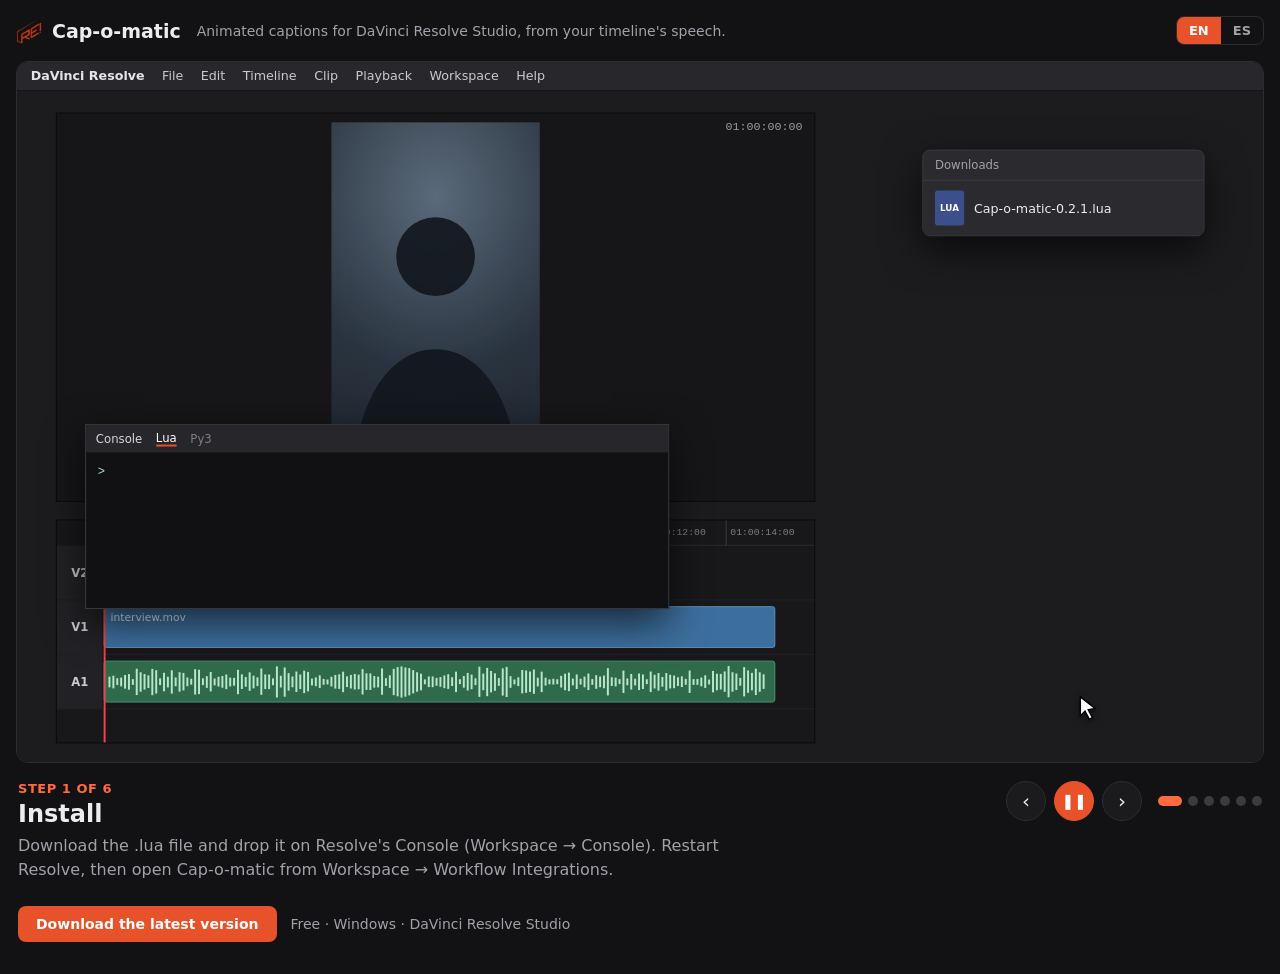
==== index.html @ e8e45ba1 "Walkthrough site Co-Authored-By: Claude Opus 5.5 <noreply@anthropic.com>" ====
<!DOCTYPE html>
<html lang="en"><head><meta charset="UTF-8"><title>Cap-o-matic</title>
<meta http-equiv="refresh" content="0; url=tour/"><link rel="canonical" href="tour/"></head>
<body style="background:#121214;color:#ececef;font-family:system-ui,sans-serif"><a href="tour/" style="color:#ff6b3d">Cap-o-matic walkthrough</a></body></html>
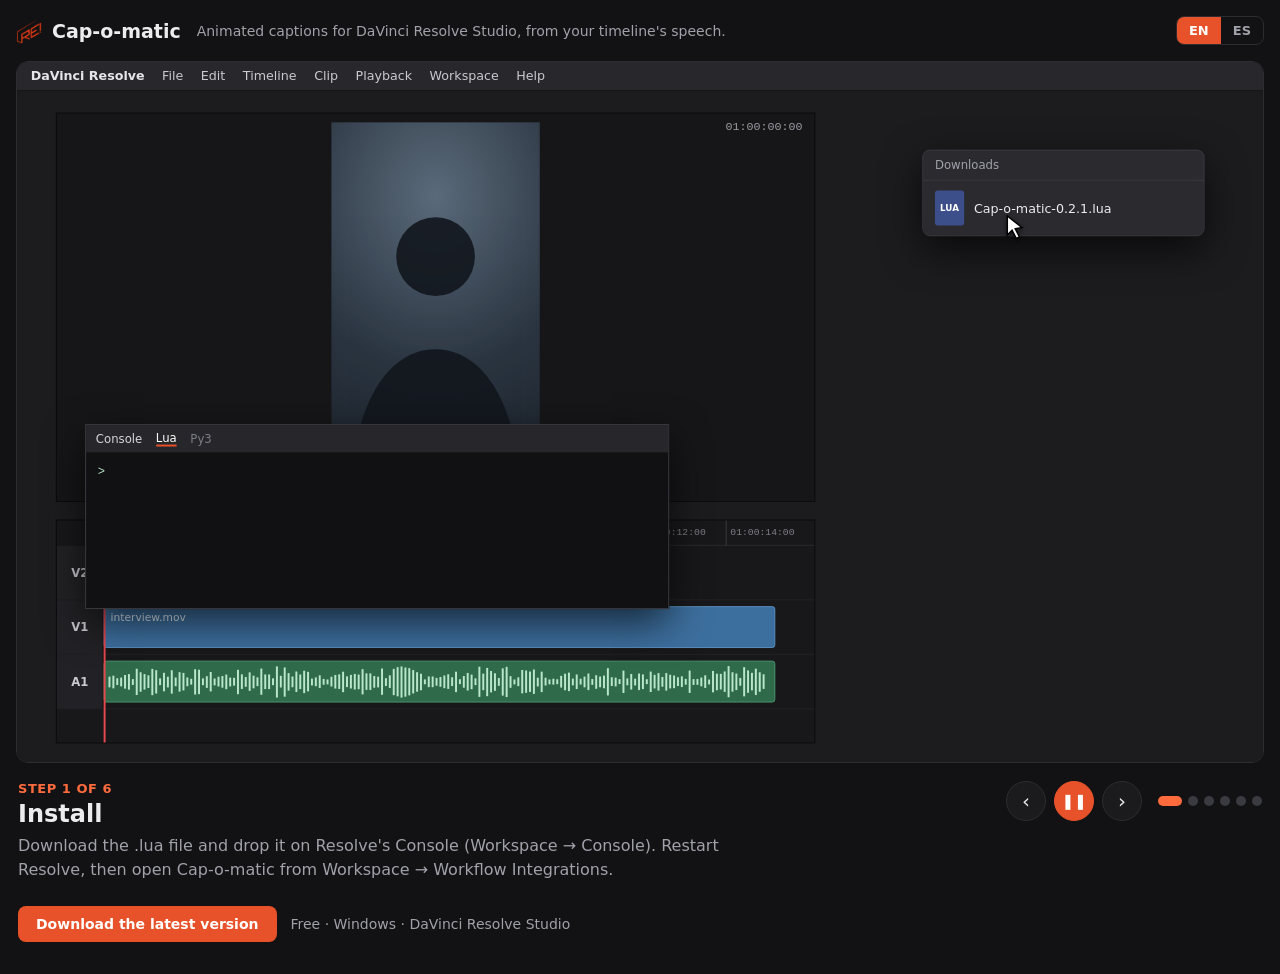
==== commit 1bbabddc: "Front page keeps the language; playback timer Co-Authored-By: Claude Opus 5.5 <noreply@anthropic.com" ====
--- a/index.html
+++ b/index.html
@@ -1,4 +1,5 @@
 <!DOCTYPE html>
 <html lang="en"><head><meta charset="UTF-8"><title>Cap-o-matic</title>
-<meta http-equiv="refresh" content="0; url=tour/"><link rel="canonical" href="tour/"></head>
+<meta http-equiv="refresh" content="0; url=tour/"><link rel="canonical" href="tour/">
+<script>location.replace('tour/' + location.search);</script></head>
 <body style="background:#121214;color:#ececef;font-family:system-ui,sans-serif"><a href="tour/" style="color:#ff6b3d">Cap-o-matic walkthrough</a></body></html>
